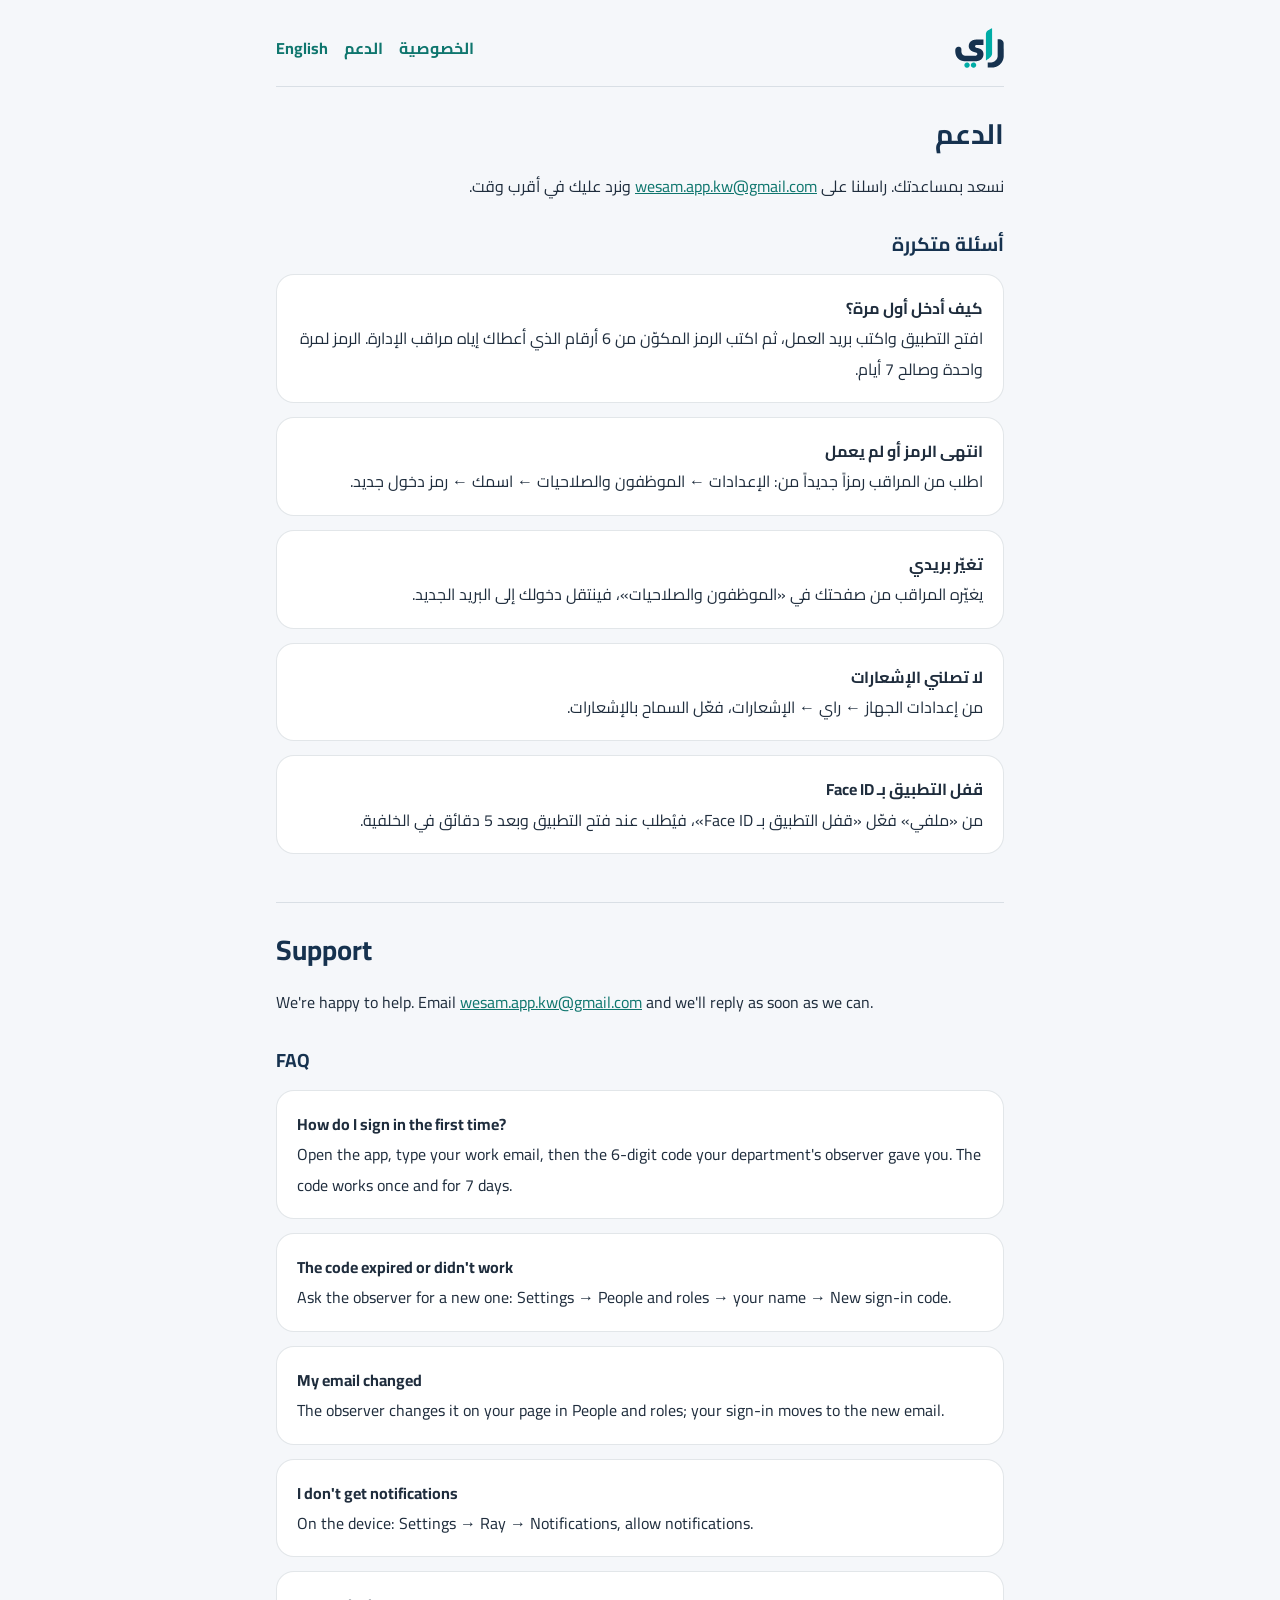
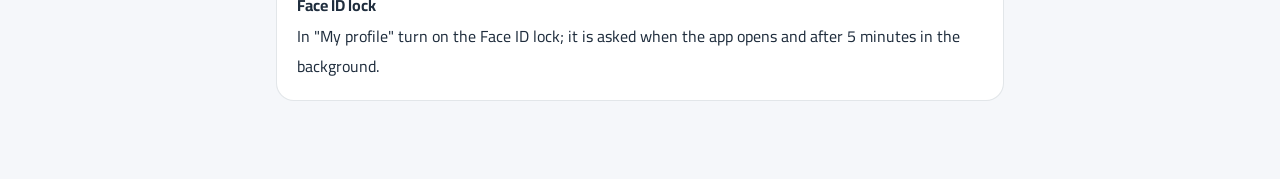
==== support.html @ 756445d2 "docs: راي privacy policy and support pages" ====
<!doctype html>
<html lang="ar" dir="rtl">
<head>
<meta charset="utf-8">
<meta name="viewport" content="width=device-width,initial-scale=1">
<title>الدعم · راي</title>
<link rel="preconnect" href="https://fonts.googleapis.com">
<link rel="stylesheet" href="https://fonts.googleapis.com/css2?family=Cairo:wght@500;700&display=swap">
<link rel="stylesheet" href="style.css">
<link rel="icon" href="icon.png">
</head>
<body>
<div class="wrap">
<header><a href="./"><img src="logo.svg" alt="راي"></a><nav><a href="privacy.html">الخصوصية</a><a href="support.html">الدعم</a><a href="#en">English</a></nav></header>
<h1>الدعم</h1>
<p>نسعد بمساعدتك. راسلنا على <a href="mailto:wesam.app.kw@gmail.com">wesam.app.kw@gmail.com</a> ونرد عليك في أقرب وقت.</p>
<h2>أسئلة متكررة</h2>
<div class="card"><b>كيف أدخل أول مرة؟</b><br>افتح التطبيق واكتب بريد العمل، ثم اكتب الرمز المكوّن من 6 أرقام الذي أعطاك إياه مراقب الإدارة. الرمز لمرة واحدة وصالح 7 أيام.</div>
<div class="card"><b>انتهى الرمز أو لم يعمل</b><br>اطلب من المراقب رمزاً جديداً من: الإعدادات ← الموظفون والصلاحيات ← اسمك ← رمز دخول جديد.</div>
<div class="card"><b>تغيّر بريدي</b><br>يغيّره المراقب من صفحتك في «الموظفون والصلاحيات»، فينتقل دخولك إلى البريد الجديد.</div>
<div class="card"><b>لا تصلني الإشعارات</b><br>من إعدادات الجهاز ← راي ← الإشعارات، فعّل السماح بالإشعارات.</div>
<div class="card"><b>قفل التطبيق بـ Face ID</b><br>من «ملفي» فعّل «قفل التطبيق بـ Face ID»، فيُطلب عند فتح التطبيق وبعد 5 دقائق في الخلفية.</div>
<section class="en" id="en">
<h1>Support</h1>
<p>We're happy to help. Email <a href="mailto:wesam.app.kw@gmail.com">wesam.app.kw@gmail.com</a> and we'll reply as soon as we can.</p>
<h2>FAQ</h2>
<div class="card"><b>How do I sign in the first time?</b><br>Open the app, type your work email, then the 6-digit code your department's observer gave you. The code works once and for 7 days.</div>
<div class="card"><b>The code expired or didn't work</b><br>Ask the observer for a new one: Settings → People and roles → your name → New sign-in code.</div>
<div class="card"><b>My email changed</b><br>The observer changes it on your page in People and roles; your sign-in moves to the new email.</div>
<div class="card"><b>I don't get notifications</b><br>On the device: Settings → Ray → Notifications, allow notifications.</div>
<div class="card"><b>Face ID lock</b><br>In "My profile" turn on the Face ID lock; it is asked when the app opens and after 5 minutes in the background.</div>
</section>
</div>
</body>
</html>
---- style.css ----
:root{--navy:#16324F;--teal:#00ACA6;--petrol:#0F766E;--ink:#1F2D3D;--muted:#5B6B7C;--hair:rgba(22,50,79,.12);--canvas:#F5F7FA}
*{box-sizing:border-box}
body{margin:0;background:var(--canvas);color:var(--ink);font-family:Cairo,-apple-system,'Segoe UI',Tahoma,Arial,sans-serif;line-height:1.9}
.wrap{max-width:760px;margin:0 auto;padding:28px 16px 64px}
header{display:flex;align-items:center;justify-content:space-between;gap:16px;padding-bottom:18px;border-bottom:1px solid var(--hair);margin-bottom:26px}
header img{height:40px;display:block}
nav{display:flex;gap:16px;flex-wrap:wrap}
nav a{color:var(--petrol);text-decoration:none;font-weight:700}
h1{font-size:28px;line-height:1.5;margin:0 0 6px;color:var(--navy)}
h2{font-size:19px;line-height:1.6;margin:28px 0 6px;color:var(--navy)}
p,li{font-size:16px}
.muted{color:var(--muted);font-size:14px}
.card{background:#fff;border-radius:18px;padding:18px 20px;border:1px solid var(--hair);margin:14px 0}
.en{direction:ltr;text-align:left;margin-top:48px;padding-top:26px;border-top:1px solid var(--hair)}
a{color:var(--petrol)}
.hero{text-align:center;padding:36px 0 12px}
.hero img{width:112px;border-radius:26px;box-shadow:0 12px 28px rgba(22,50,79,.16)}
.btns{display:flex;gap:12px;justify-content:center;flex-wrap:wrap;margin-top:20px}
.btn{display:inline-block;padding:11px 22px;border-radius:999px;background:var(--navy);color:#fff;text-decoration:none;font-weight:700}
.btn.line{background:#fff;color:var(--navy);box-shadow:inset 0 0 0 1.5px var(--hair)}
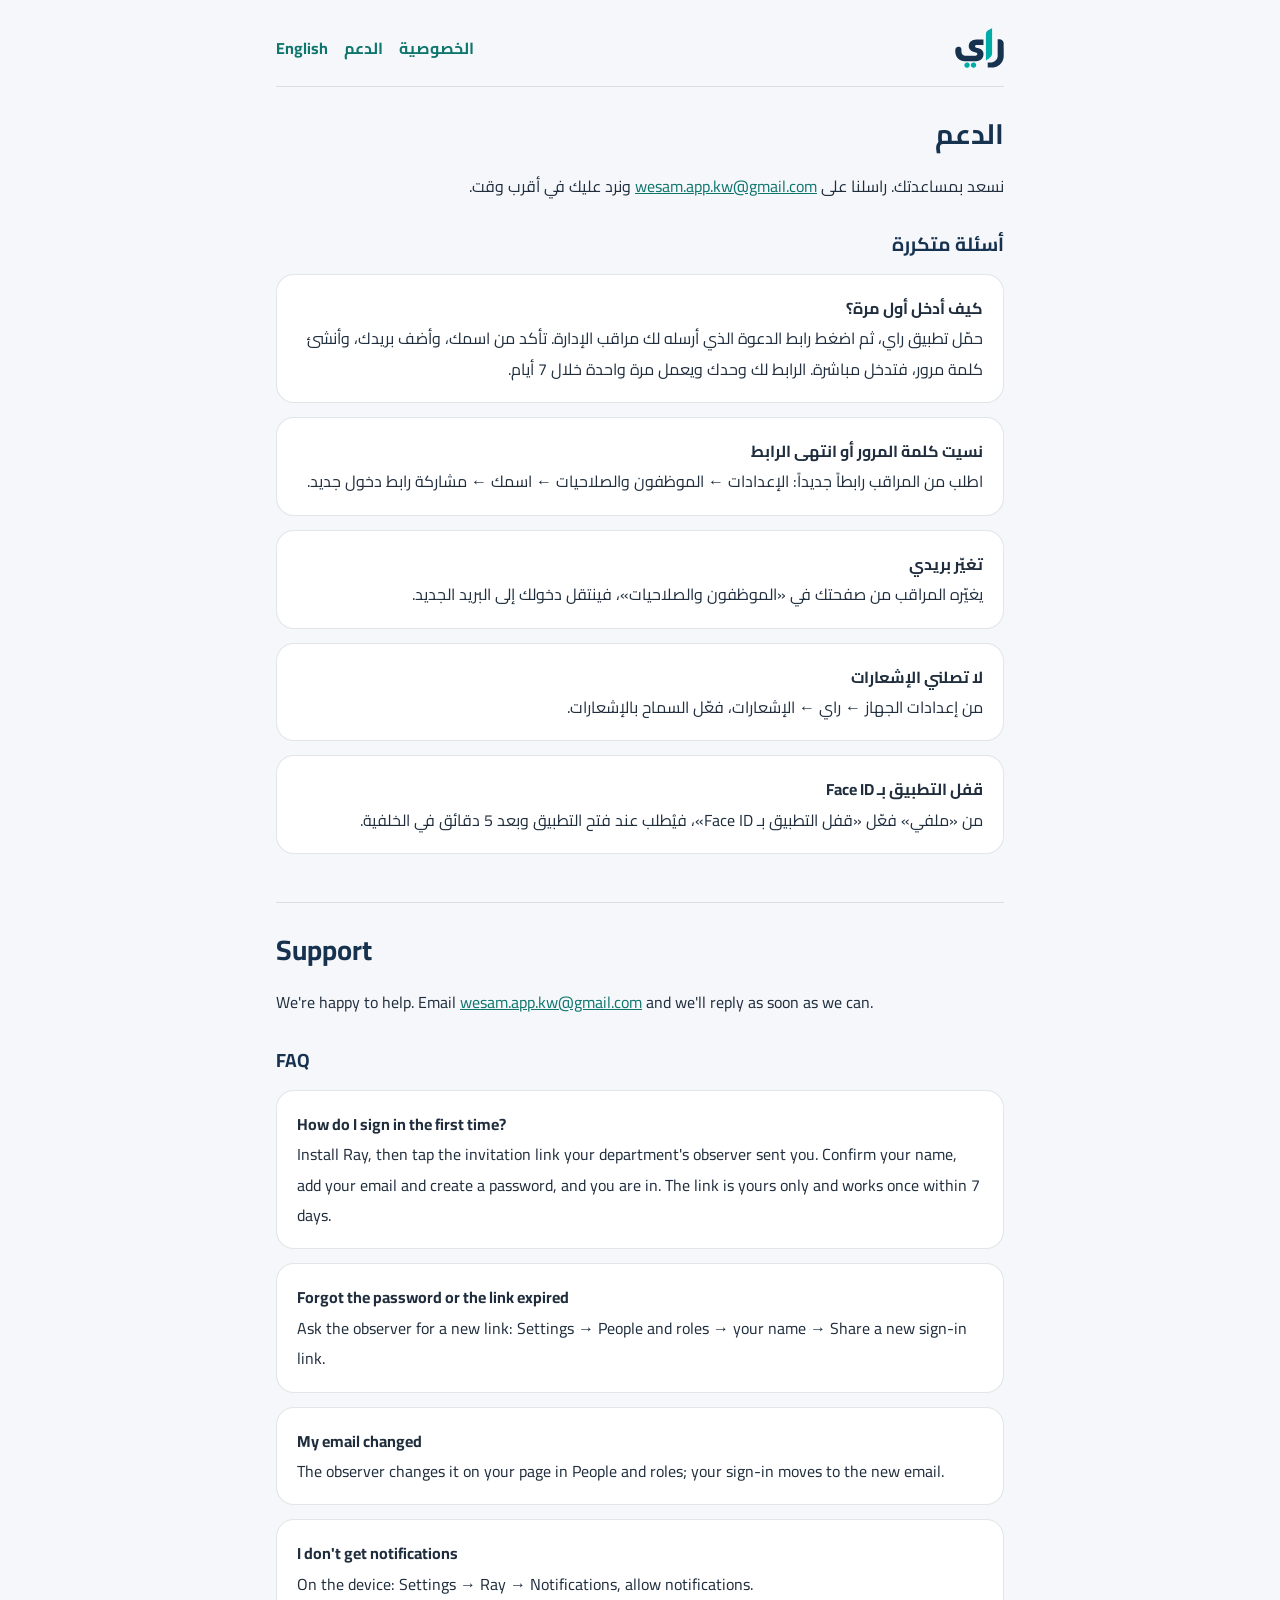
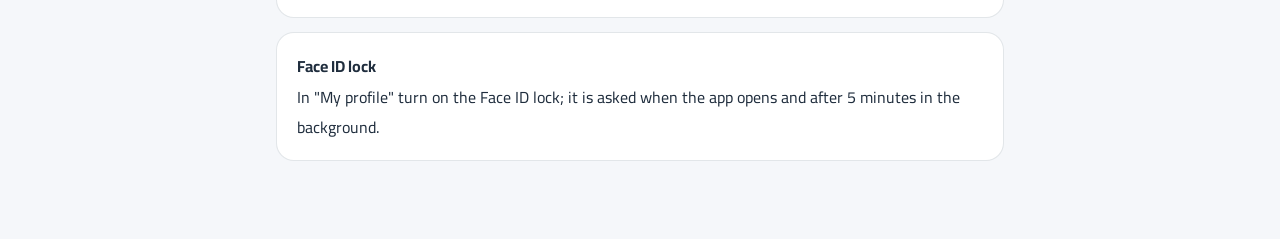
==== commit 34a2a902: "docs: sign-in by invitation link and password" ====
--- a/support.html
+++ b/support.html
@@ -15,8 +15,8 @@
 <h1>الدعم</h1>
 <p>نسعد بمساعدتك. راسلنا على <a href="mailto:wesam.app.kw@gmail.com">wesam.app.kw@gmail.com</a> ونرد عليك في أقرب وقت.</p>
 <h2>أسئلة متكررة</h2>
-<div class="card"><b>كيف أدخل أول مرة؟</b><br>افتح التطبيق واكتب بريد العمل، ثم اكتب الرمز المكوّن من 6 أرقام الذي أعطاك إياه مراقب الإدارة. الرمز لمرة واحدة وصالح 7 أيام.</div>
-<div class="card"><b>انتهى الرمز أو لم يعمل</b><br>اطلب من المراقب رمزاً جديداً من: الإعدادات ← الموظفون والصلاحيات ← اسمك ← رمز دخول جديد.</div>
+<div class="card"><b>كيف أدخل أول مرة؟</b><br>حمّل تطبيق راي، ثم اضغط رابط الدعوة الذي أرسله لك مراقب الإدارة. تأكد من اسمك، وأضف بريدك، وأنشئ كلمة مرور، فتدخل مباشرة. الرابط لك وحدك ويعمل مرة واحدة خلال 7 أيام.</div>
+<div class="card"><b>نسيت كلمة المرور أو انتهى الرابط</b><br>اطلب من المراقب رابطاً جديداً: الإعدادات ← الموظفون والصلاحيات ← اسمك ← مشاركة رابط دخول جديد.</div>
 <div class="card"><b>تغيّر بريدي</b><br>يغيّره المراقب من صفحتك في «الموظفون والصلاحيات»، فينتقل دخولك إلى البريد الجديد.</div>
 <div class="card"><b>لا تصلني الإشعارات</b><br>من إعدادات الجهاز ← راي ← الإشعارات، فعّل السماح بالإشعارات.</div>
 <div class="card"><b>قفل التطبيق بـ Face ID</b><br>من «ملفي» فعّل «قفل التطبيق بـ Face ID»، فيُطلب عند فتح التطبيق وبعد 5 دقائق في الخلفية.</div>
@@ -24,8 +24,8 @@
 <h1>Support</h1>
 <p>We're happy to help. Email <a href="mailto:wesam.app.kw@gmail.com">wesam.app.kw@gmail.com</a> and we'll reply as soon as we can.</p>
 <h2>FAQ</h2>
-<div class="card"><b>How do I sign in the first time?</b><br>Open the app, type your work email, then the 6-digit code your department's observer gave you. The code works once and for 7 days.</div>
-<div class="card"><b>The code expired or didn't work</b><br>Ask the observer for a new one: Settings → People and roles → your name → New sign-in code.</div>
+<div class="card"><b>How do I sign in the first time?</b><br>Install Ray, then tap the invitation link your department's observer sent you. Confirm your name, add your email and create a password, and you are in. The link is yours only and works once within 7 days.</div>
+<div class="card"><b>Forgot the password or the link expired</b><br>Ask the observer for a new link: Settings → People and roles → your name → Share a new sign-in link.</div>
 <div class="card"><b>My email changed</b><br>The observer changes it on your page in People and roles; your sign-in moves to the new email.</div>
 <div class="card"><b>I don't get notifications</b><br>On the device: Settings → Ray → Notifications, allow notifications.</div>
 <div class="card"><b>Face ID lock</b><br>In "My profile" turn on the Face ID lock; it is asked when the app opens and after 5 minutes in the background.</div>
